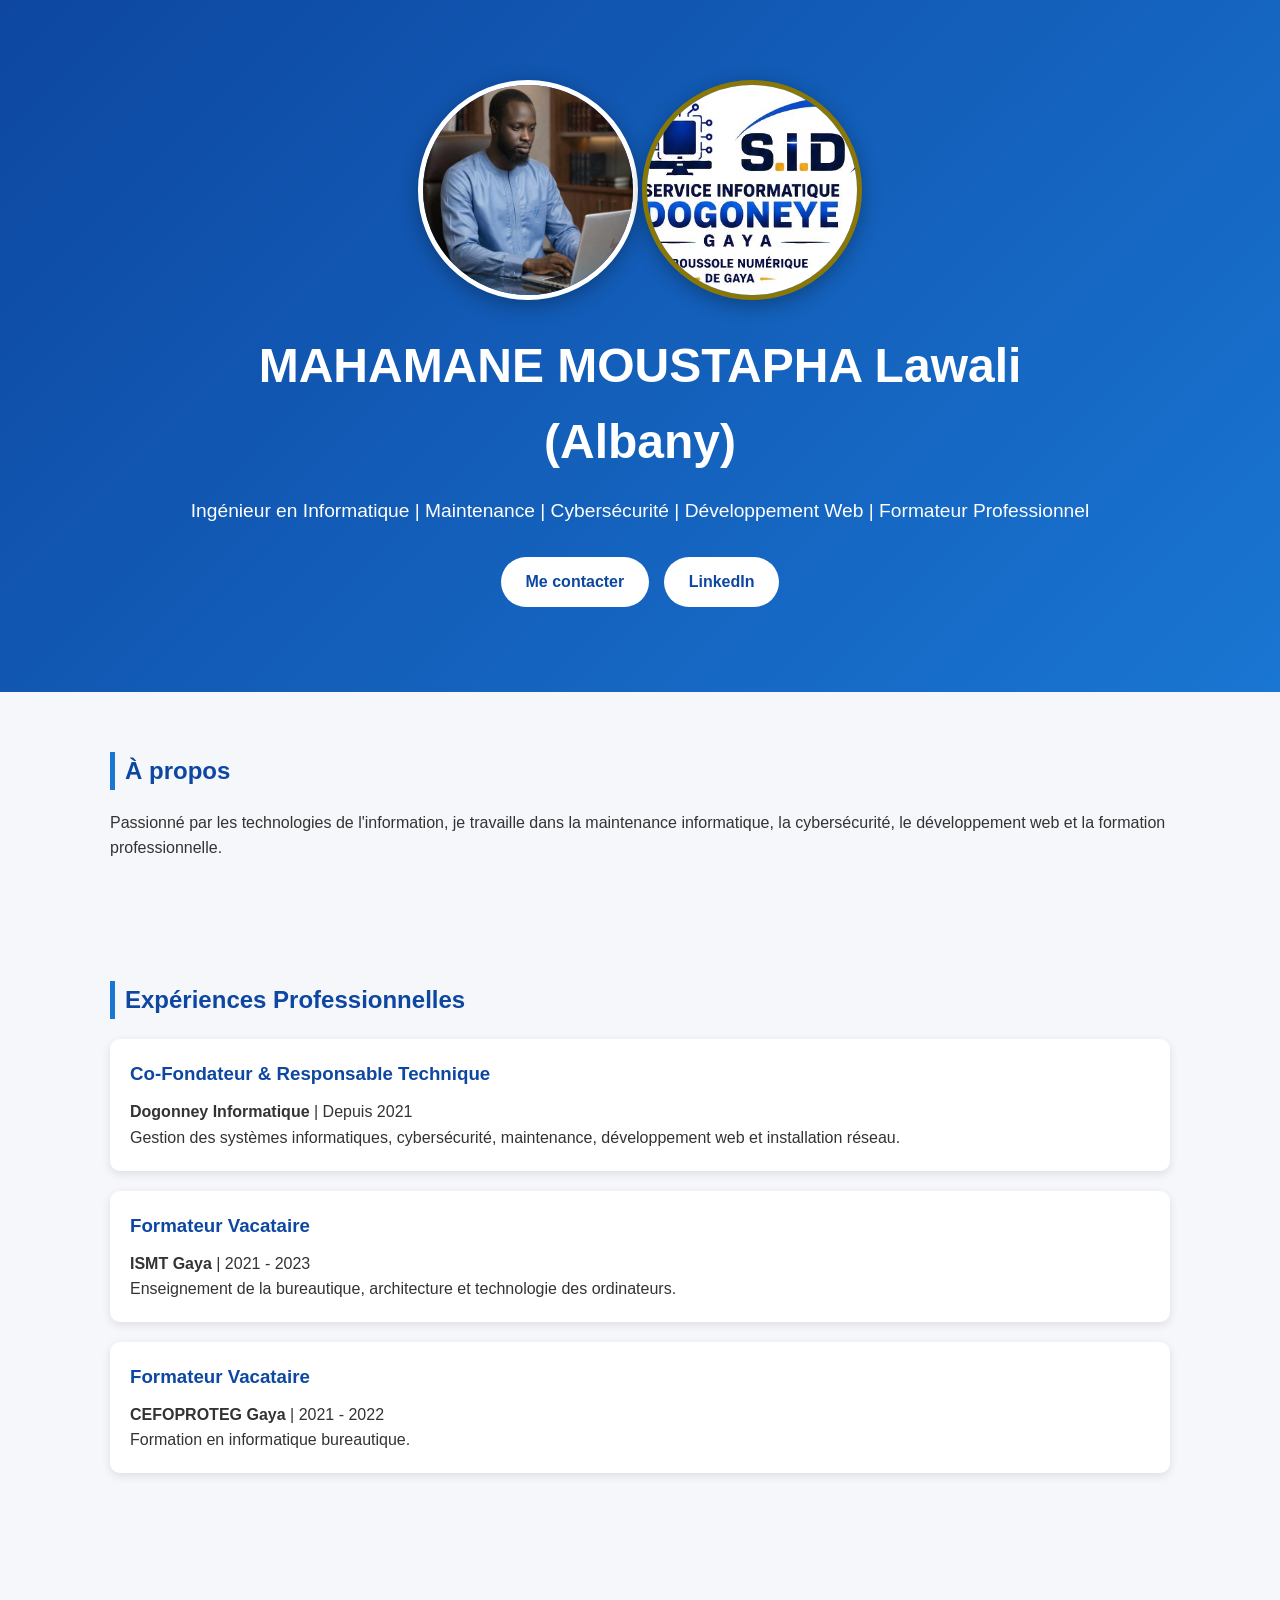
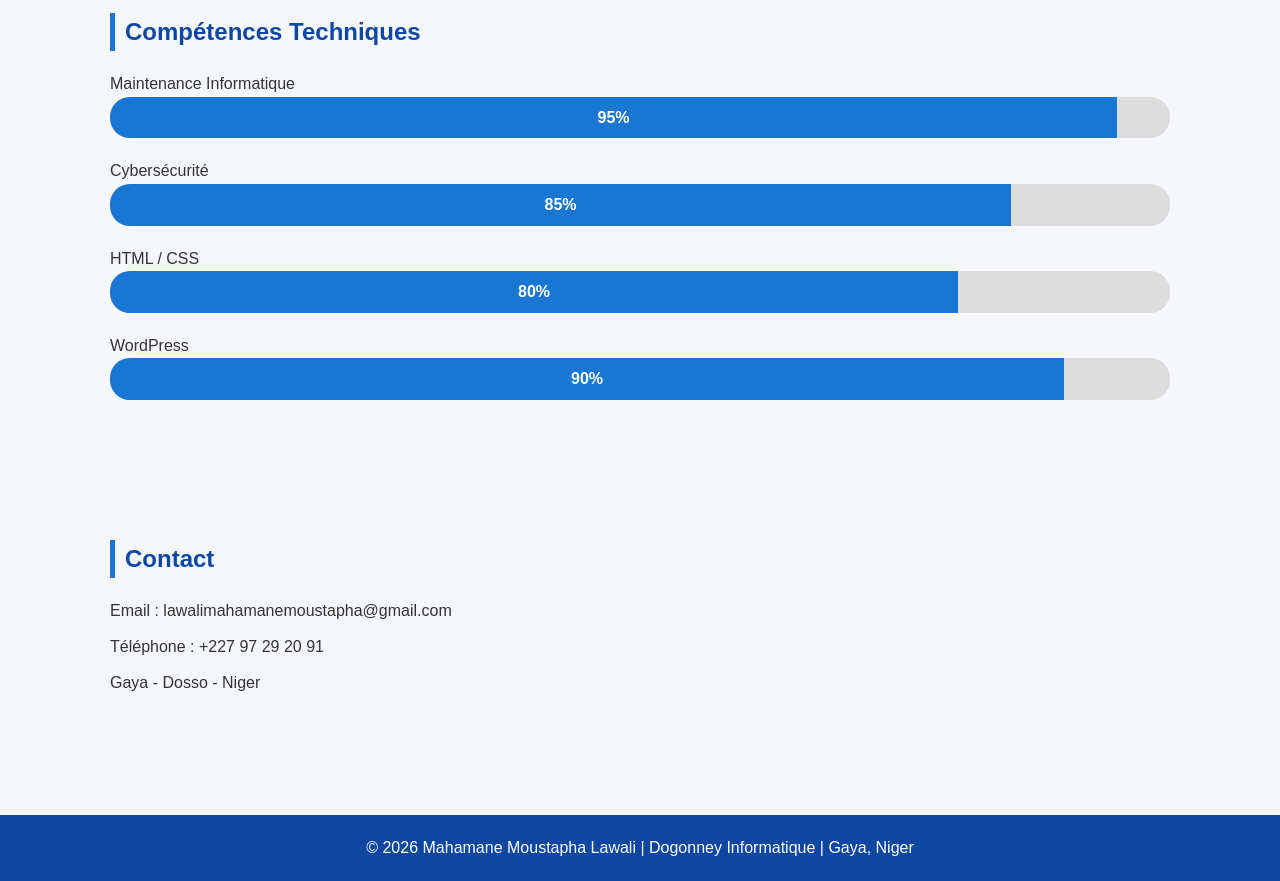
==== index.html @ 82a180df "publication portfolio complet" ====
<!DOCTYPE html>
<html lang="fr">
<head>
    <meta charset="UTF-8">
    <meta name="viewport" content="width=device-width, initial-scale=1.0">
    <title>Mahamane Moustapha Lawali | Portfolio</title>

    <link rel="stylesheet" href="assets/css/style.css">
</head>

<body>

    <header>

    
        <img src="assets/images/profile.jpg" alt="Mahamane Moustapha Lawali" class="profile">

        <img src="assets/images/logo.png" alt="Logo SID" class="logo">


    <h1>MAHAMANE MOUSTAPHA Lawali </br>(Albany)</h1>

    <p>
        Ingénieur en Informatique | Maintenance | Cybersécurité |
        Développement Web | Formateur Professionnel
    </p>

    <div class="buttons">

        <a href="#contact" class="btn">
            Me contacter
        </a>

        <a href="https://www.linkedin.com/in/lawali-mahamane-moustapha-724226331"
           target="_blank"
           class="btn">
            LinkedIn
        </a>

    </div>

</header>

    <section id="apropos">
        <h2>À propos</h2>

        <p>
            Passionné par les technologies de l'information, je travaille dans
            la maintenance informatique, la cybersécurité, le développement web
            et la formation professionnelle.
        </p>
    </section>

       <section id="experience">

    <h2>Expériences Professionnelles</h2>

    <div class="card">
        <h3>Co-Fondateur & Responsable Technique</h3>
        <p><strong>Dogonney Informatique</strong> | Depuis 2021</p>
        <p>
            Gestion des systèmes informatiques, cybersécurité,
            maintenance, développement web et installation réseau.
        </p>
    </div>

    <div class="card">
        <h3>Formateur Vacataire</h3>
        <p><strong>ISMT Gaya</strong> | 2021 - 2023</p>
        <p>
            Enseignement de la bureautique, architecture
            et technologie des ordinateurs.
        </p>
    </div>

    <div class="card">
        <h3>Formateur Vacataire</h3>
        <p><strong>CEFOPROTEG Gaya</strong> | 2021 - 2022</p>
        <p>
            Formation en informatique bureautique.
        </p>
    </div>

</section>

<section id="skills">

    <h2>Compétences Techniques</h2>

    <div class="skill">
        <p>Maintenance Informatique</p>
        <div class="progress">
            <div class="progress-bar" style="width:95%">95%</div>
        </div>
    </div>

    <div class="skill">
        <p>Cybersécurité</p>
        <div class="progress">
            <div class="progress-bar" style="width:85%">85%</div>
        </div>
    </div>

    <div class="skill">
        <p>HTML / CSS</p>
        <div class="progress">
            <div class="progress-bar" style="width:80%">80%</div>
        </div>
    </div>

    <div class="skill">
        <p>WordPress</p>
        <div class="progress">
            <div class="progress-bar" style="width:90%">90%</div>
        </div>
    </div>

</section>

    <section id="contact">
        <h2>Contact</h2>

        <p>Email : lawalimahamanemoustapha@gmail.com</p>

        <p>Téléphone : +227 97 29 20 91</p>

        <p>Gaya - Dosso - Niger</p>
    </section>

    <script src="assets/js/script.js"></script>
<footer>

    <p>
        © 2026 Mahamane Moustapha Lawali |
        Dogonney Informatique |
        Gaya, Niger
    </p>

</footer>

</body>
</html>
---- assets/css/style.css ----
/* Réinitialisation */

*{
    margin:0;
    padding:0;
    box-sizing:border-box;
    font-family:Arial, sans-serif;
}

body{
    background:#f5f7fa;
    color:#333;
    line-height:1.6;
}

/* Header */

header{
    background:linear-gradient(135deg,#0d47a1,#1976d2);
    color:white;
    text-align:center;
    padding:80px 20px;
}

header h1{
    font-size:3rem;
    margin-bottom:15px;
}

header p{
    font-size:1.2rem;
}

/* Sections */

section{
    max-width:1100px;
    margin:auto;
    padding:60px 20px;
}

h2{
    color:#0d47a1;
    margin-bottom:20px;
    border-left:5px solid #1976d2;
    padding-left:10px;
}

/* Compétences */

ul{
    list-style:none;
}

ul li{
    background:white;
    margin:10px 0;
    padding:15px;
    border-radius:8px;
    box-shadow:0 2px 10px rgba(0,0,0,0.1);
}

/* Contact */

#contact p{
    margin-bottom:10px;
}

/* Responsive */

@media(max-width:768px){

    header h1{
        font-size:2rem;
    }

    header p{
        font-size:1rem;
    }

}

.profile{
    width:220px;
    height:220px;
    object-fit:cover;
    border-radius:50%;
    border:5px solid white;
    margin-bottom:20px;
    box-shadow:0 5px 20px rgba(0,0,0,0.3);
}
.logo{
   width:220px;
    height:220px;
    object-fit:cover;
    border-radius:50%;
    border:5px solid rgb(139, 119, 4);
    margin-bottom:20px;
    box-shadow:0 5px 20px rgba(0,0,0,0.3);
}

.buttons{
    margin-top:25px;
}

.btn{
    display:inline-block;
    padding:12px 25px;
    background:white;
    color:#0d47a1;
    text-decoration:none;
    border-radius:30px;
    font-weight:bold;
    margin:5px;
    transition:0.3s;
}

.btn:hover{
    transform:translateY(-3px);
}

.card{
    background:white;
    padding:20px;
    margin:20px 0;
    border-radius:10px;
    box-shadow:0 3px 10px rgba(0,0,0,0.1);
}

.card h3{
    color:#0d47a1;
    margin-bottom:10px;
}

.skill{
    margin-bottom:20px;
}

.progress{
    width:100%;
    background:#ddd;
    border-radius:20px;
    overflow:hidden;
}

.progress-bar{
    background:#1976d2;
    color:white;
    text-align:center;
    padding:8px;
    font-weight:bold;
}

footer{
    background:#0d47a1;
    color:white;
    text-align:center;
    padding:20px;
    margin-top:50px;
}
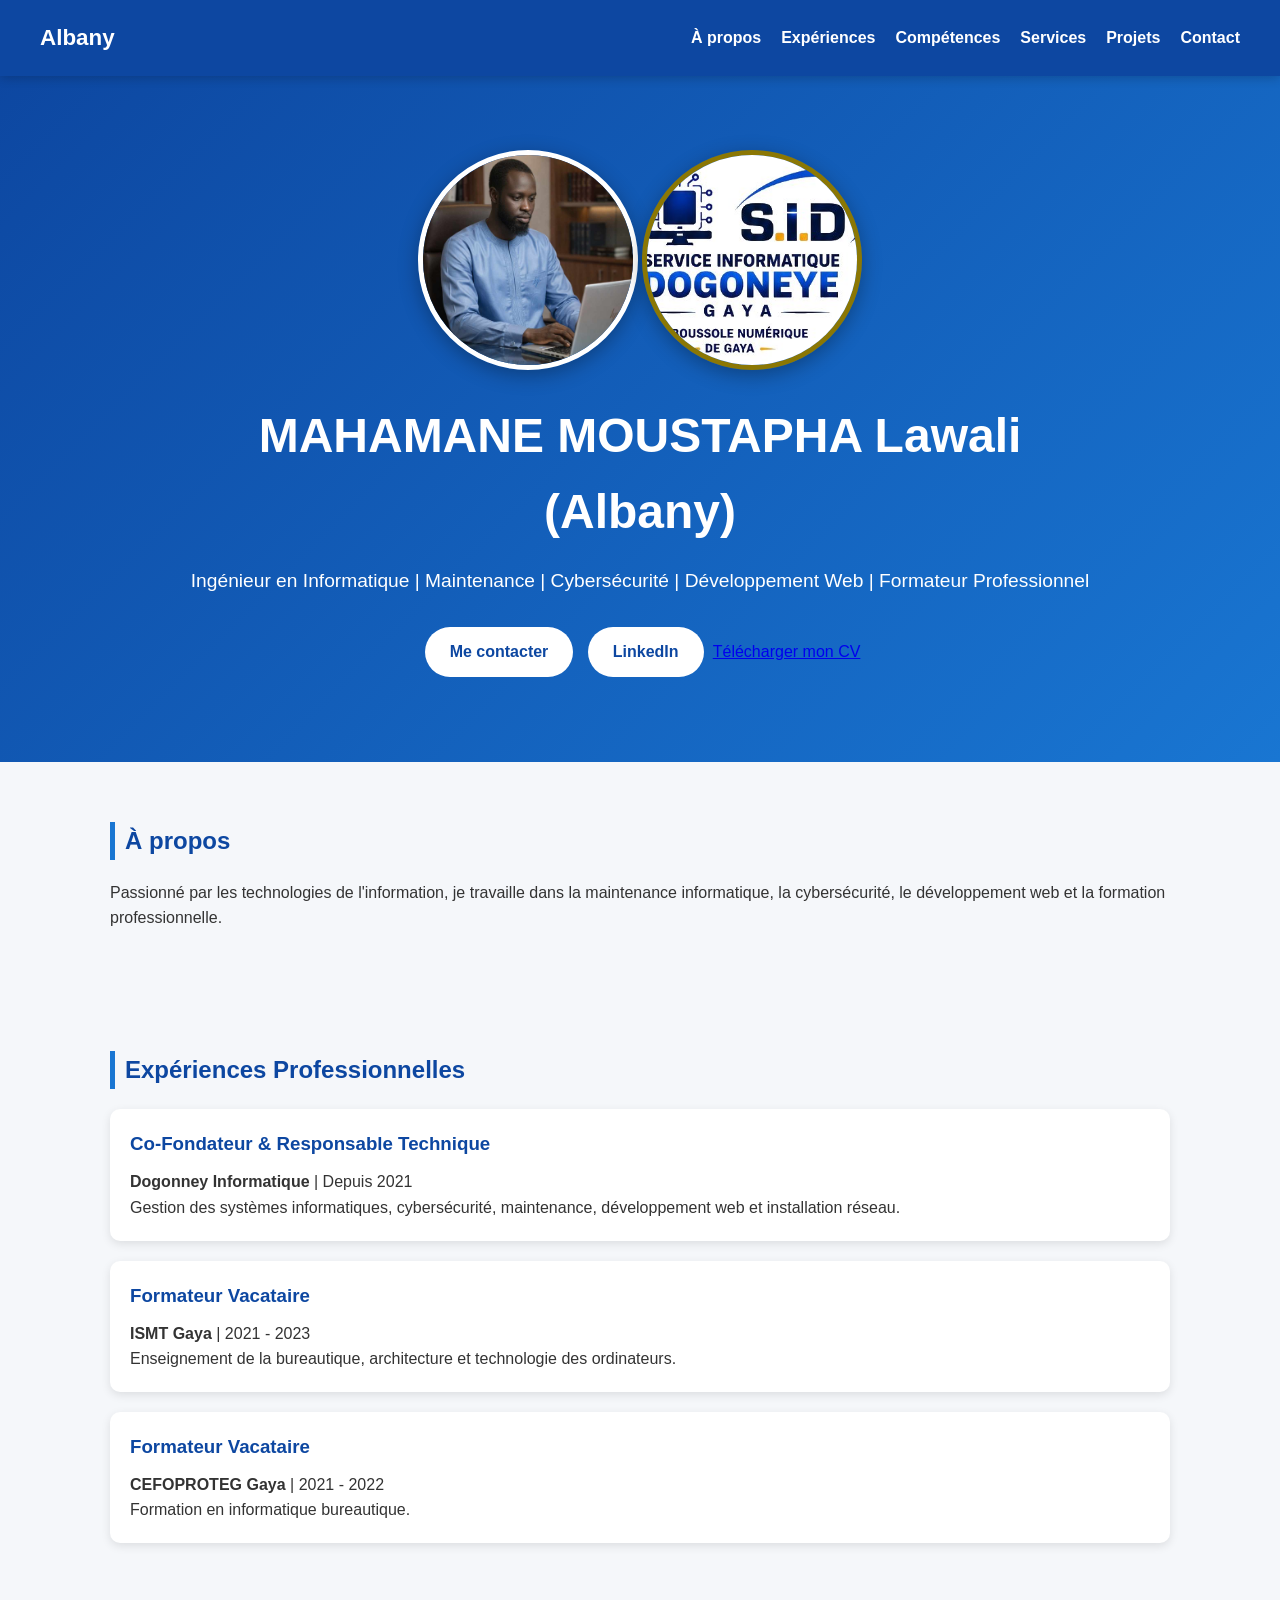
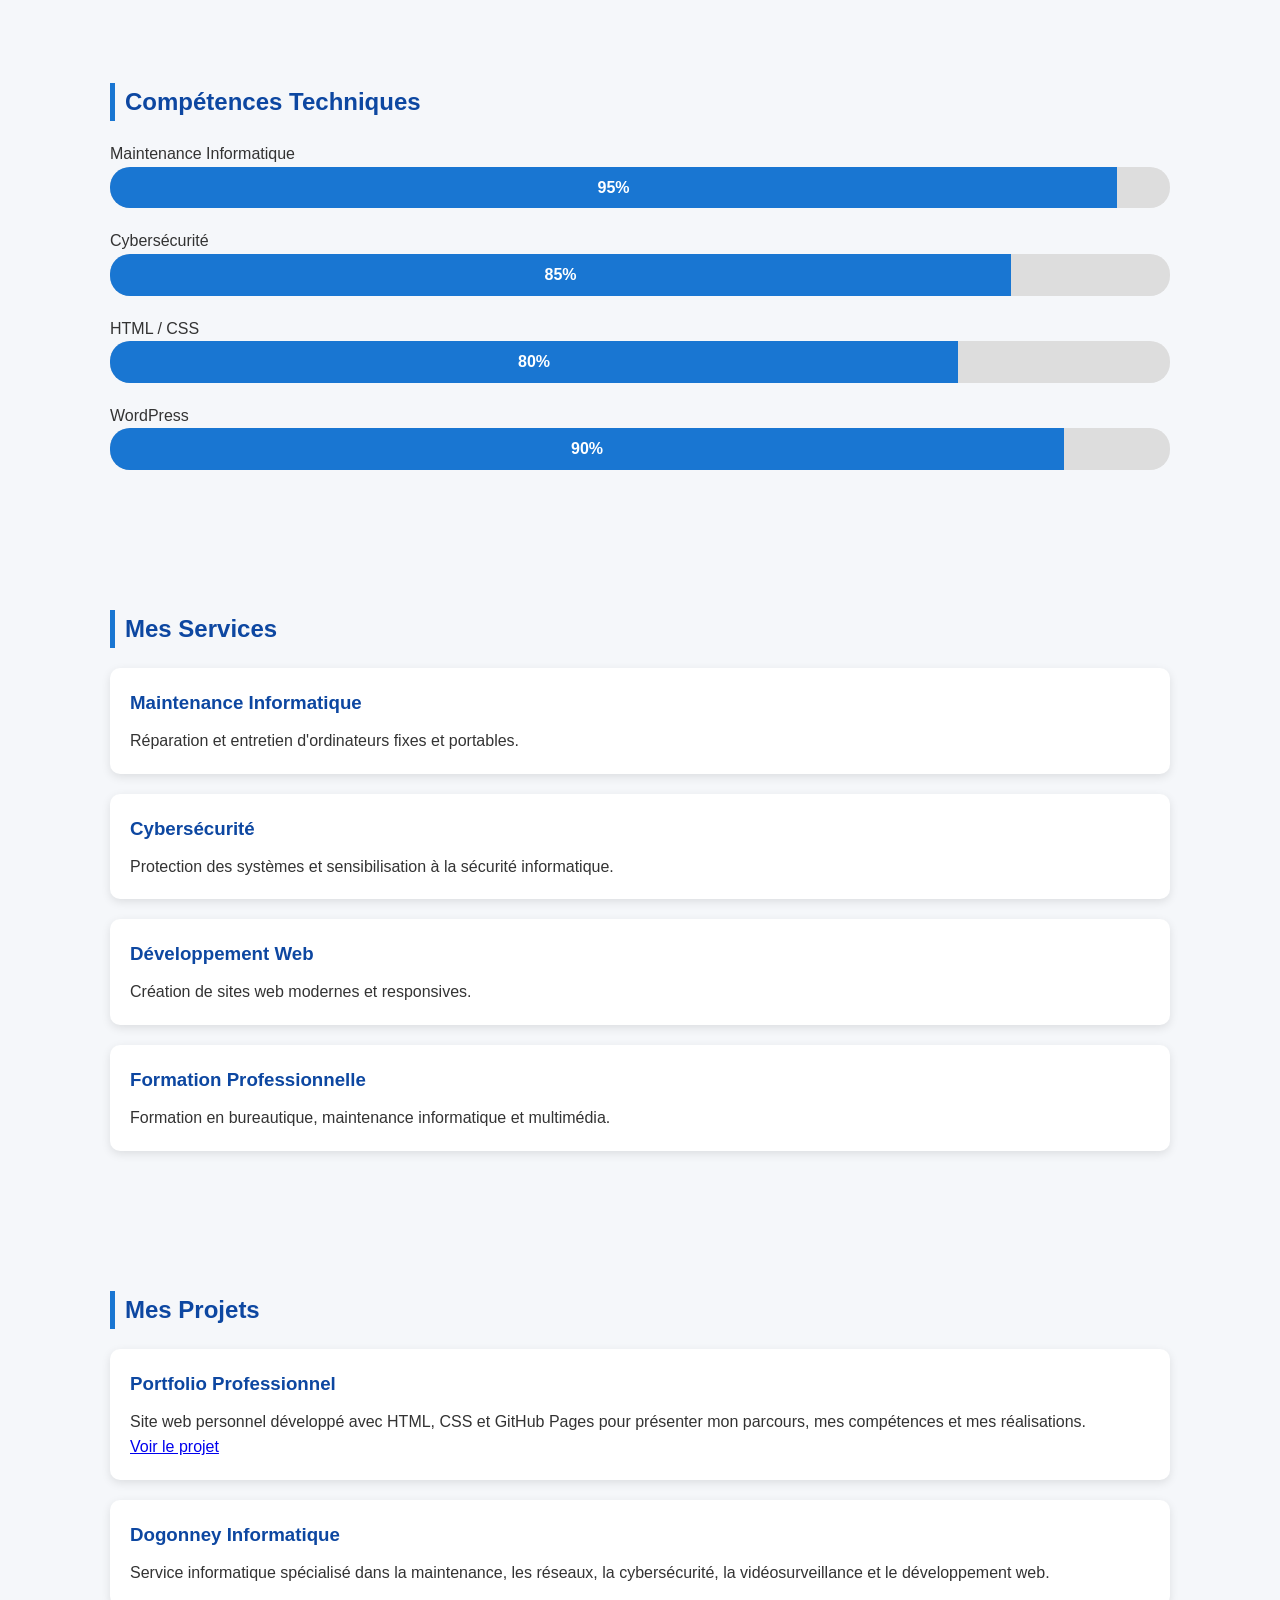
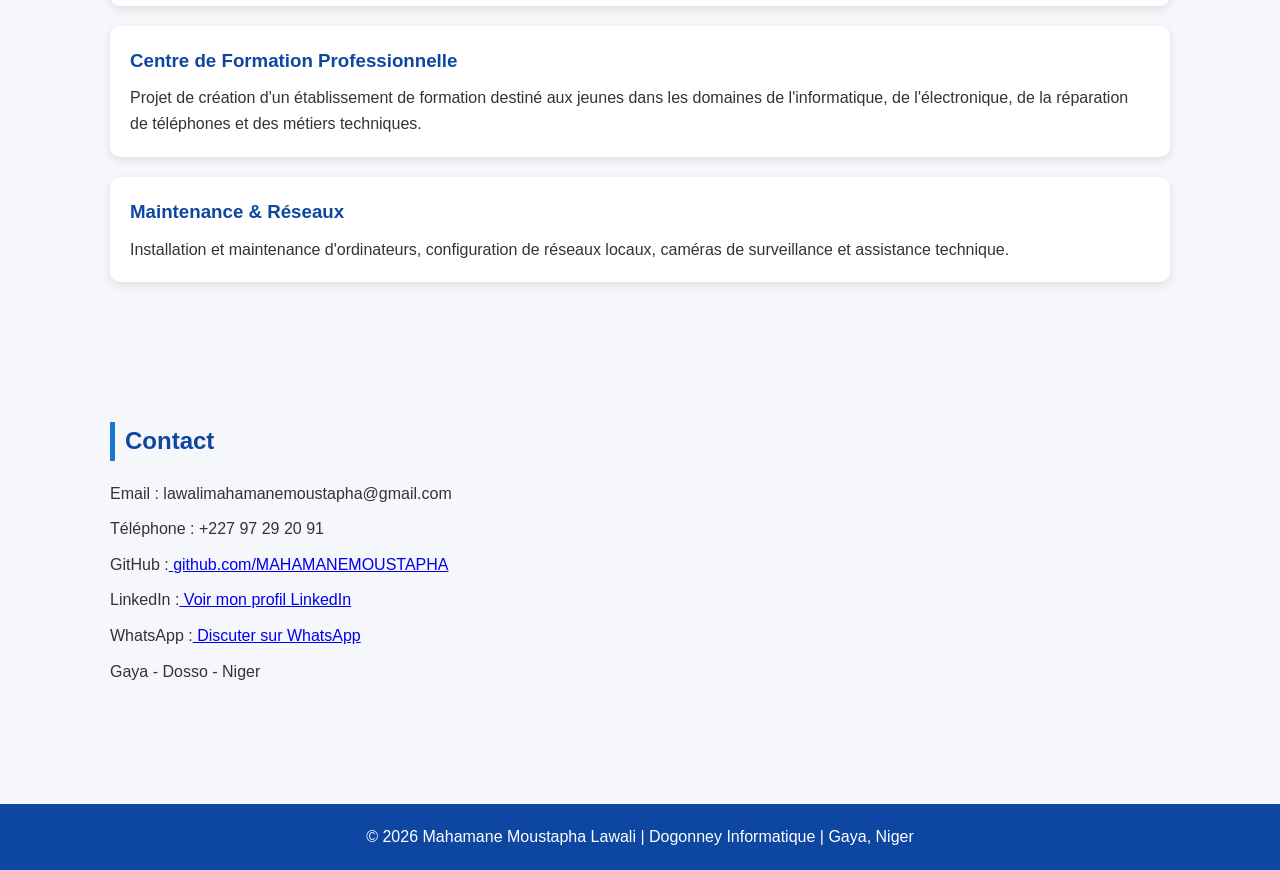
==== commit b5870564: "Ajout services, CV et WhatsApp" ====
--- a/index.html
+++ b/index.html
@@ -9,6 +9,29 @@
 </head>
 
 <body>
+    <nav>
+
+    <div class="nav-logo">
+        Albany
+    </div>
+
+    <ul>
+
+        <li><a href="#about">À propos</a></li>
+
+        <li><a href="#experience">Expériences</a></li>
+
+        <li><a href="#skills">Compétences</a></li>
+
+        <li><a href="#services">Services</a></li>
+
+        <li><a href="#projets">Projets</a></li>
+
+        <li><a href="#contact">Contact</a></li>
+
+    </ul>
+
+    </nav>
 
     <header>
 
@@ -37,11 +60,15 @@
             LinkedIn
         </a>
 
+        <a href="assets/CV/CV_Mahamane_Moustapha_Lawali.pdf"
+           downloadclass="btn">
+            Télécharger mon CV
+        </a>
     </div>
 
 </header>
 
-    <section id="apropos">
+    <section id="about">
         <h2>À propos</h2>
 
         <p>
@@ -80,6 +107,7 @@
             Formation en informatique bureautique.
         </p>
     </div>
+    
 
 </section>
 
@@ -113,6 +141,89 @@
         <div class="progress">
             <div class="progress-bar" style="width:90%">90%</div>
         </div>
+    </div>
+
+</section>
+
+    <script src="assets/js/script.js"></script>
+
+    <section id="services">
+
+    <h2>Mes Services</h2>
+
+    <div class="card">
+        <h3>Maintenance Informatique</h3>
+        <p>
+            Réparation et entretien d'ordinateurs fixes et portables.
+        </p>
+    </div>
+
+    <div class="card">
+        <h3>Cybersécurité</h3>
+        <p>
+            Protection des systèmes et sensibilisation à la sécurité informatique.
+        </p>
+    </div>
+
+    <div class="card">
+        <h3>Développement Web</h3>
+        <p>
+            Création de sites web modernes et responsives.
+        </p>
+    </div>
+
+    <div class="card">
+        <h3>Formation Professionnelle</h3>
+        <p>
+            Formation en bureautique, maintenance informatique et multimédia.
+        </p>
+    </div>
+
+</section>
+
+    <section id="projets">
+
+    <h2>Mes Projets</h2>
+
+    <div class="card">
+        <h3>Portfolio Professionnel</h3>
+        <p>
+            Site web personnel développé avec HTML, CSS et GitHub Pages
+            pour présenter mon parcours, mes compétences et mes réalisations.
+        </p>
+    
+    <a href="https://mahamanemoustapha.github.io/portfolio-lawali/" target="_blank">
+        Voir le projet
+    </a>
+
+    </div>
+
+    <div class="card">
+        <h3>Dogonney Informatique</h3>
+        <p>
+            Service informatique spécialisé dans la maintenance,
+            les réseaux, la cybersécurité, la vidéosurveillance
+            et le développement web.
+        </p>
+    </div>
+
+    <div class="card">
+        <h3>Centre de Formation Professionnelle</h3>
+        <p>
+            Projet de création d'un établissement de formation
+            destiné aux jeunes dans les domaines de l'informatique,
+            de l'électronique, de la réparation de téléphones
+            et des métiers techniques.
+        </p>
+    </div>
+
+    <div class="card">
+        <h3>Maintenance & Réseaux</h3>
+        <p>
+            Installation et maintenance d'ordinateurs,
+            configuration de réseaux locaux,
+            caméras de surveillance et assistance technique.
+        </p>
     </div>
 
 </section>
@@ -124,10 +235,26 @@
 
         <p>Téléphone : +227 97 29 20 91</p>
 
+<p>GitHub :<a href="https://github.com/MAHAMANEMOUSTAPHA" target="_blank">
+    github.com/MAHAMANEMOUSTAPHA
+        </a>
+</p>
+
+<p>
+LinkedIn :<a href="https://www.linkedin.com/in/lawali-mahamane-moustapha-724226331" target="_blank">
+Voir mon profil LinkedIn
+</a>
+</p>
+
+<p>
+WhatsApp :<a href="https://wa.me/22797292091" target="_blank">
+Discuter sur WhatsApp
+</a>
+</p>
+
         <p>Gaya - Dosso - Niger</p>
     </section>
 
-    <script src="assets/js/script.js"></script>
 <footer>
 
     <p>
--- a/assets/css/style.css
+++ b/assets/css/style.css
@@ -1,5 +1,7 @@
+html{
+    scroll-behavior: smooth;   
+}
 /* Réinitialisation */
-
 *{
     margin:0;
     padding:0;
@@ -159,3 +161,77 @@
     margin-top:50px;
 }
 
+#projets .card{
+    transition:0.3s;
+    cursor:pointer;
+}
+
+#projets .card:hover{
+    transform:translateY(-10px);
+}
+
+/* Navigation */
+
+nav{
+    position:fixed;
+    top:0;
+    left:0;
+    width:100%;
+    background:#0d47a1;
+    display:flex;
+    justify-content:space-between;
+    align-items:center;
+    padding:15px 40px;
+    z-index:1000;
+    box-shadow:0 2px 10px rgba(0,0,0,0.2);
+}
+
+.nav-logo{
+    color:white;
+    font-size:1.4rem;
+    font-weight:bold;
+}
+
+nav ul{
+    display:flex;
+    list-style:none;
+}
+
+nav ul li{
+    margin-left:20px;
+    background:none;
+    box-shadow:none;
+    padding:0;
+}
+
+nav ul li a{
+    color:white;
+    text-decoration:none;
+    font-weight:bold;
+}
+
+nav ul li a:hover{
+    color:#ffd700;
+}
+
+/* Évite que le menu cache le contenu */
+
+header{
+    margin-top:70px;
+}
+
+@media(max-width:768px){
+
+    nav{
+        flex-direction:column;
+        text-align:center;
+    }
+
+    nav ul{
+        margin-top:10px;
+        flex-wrap:wrap;
+        justify-content:center;
+    }
+
+}
+
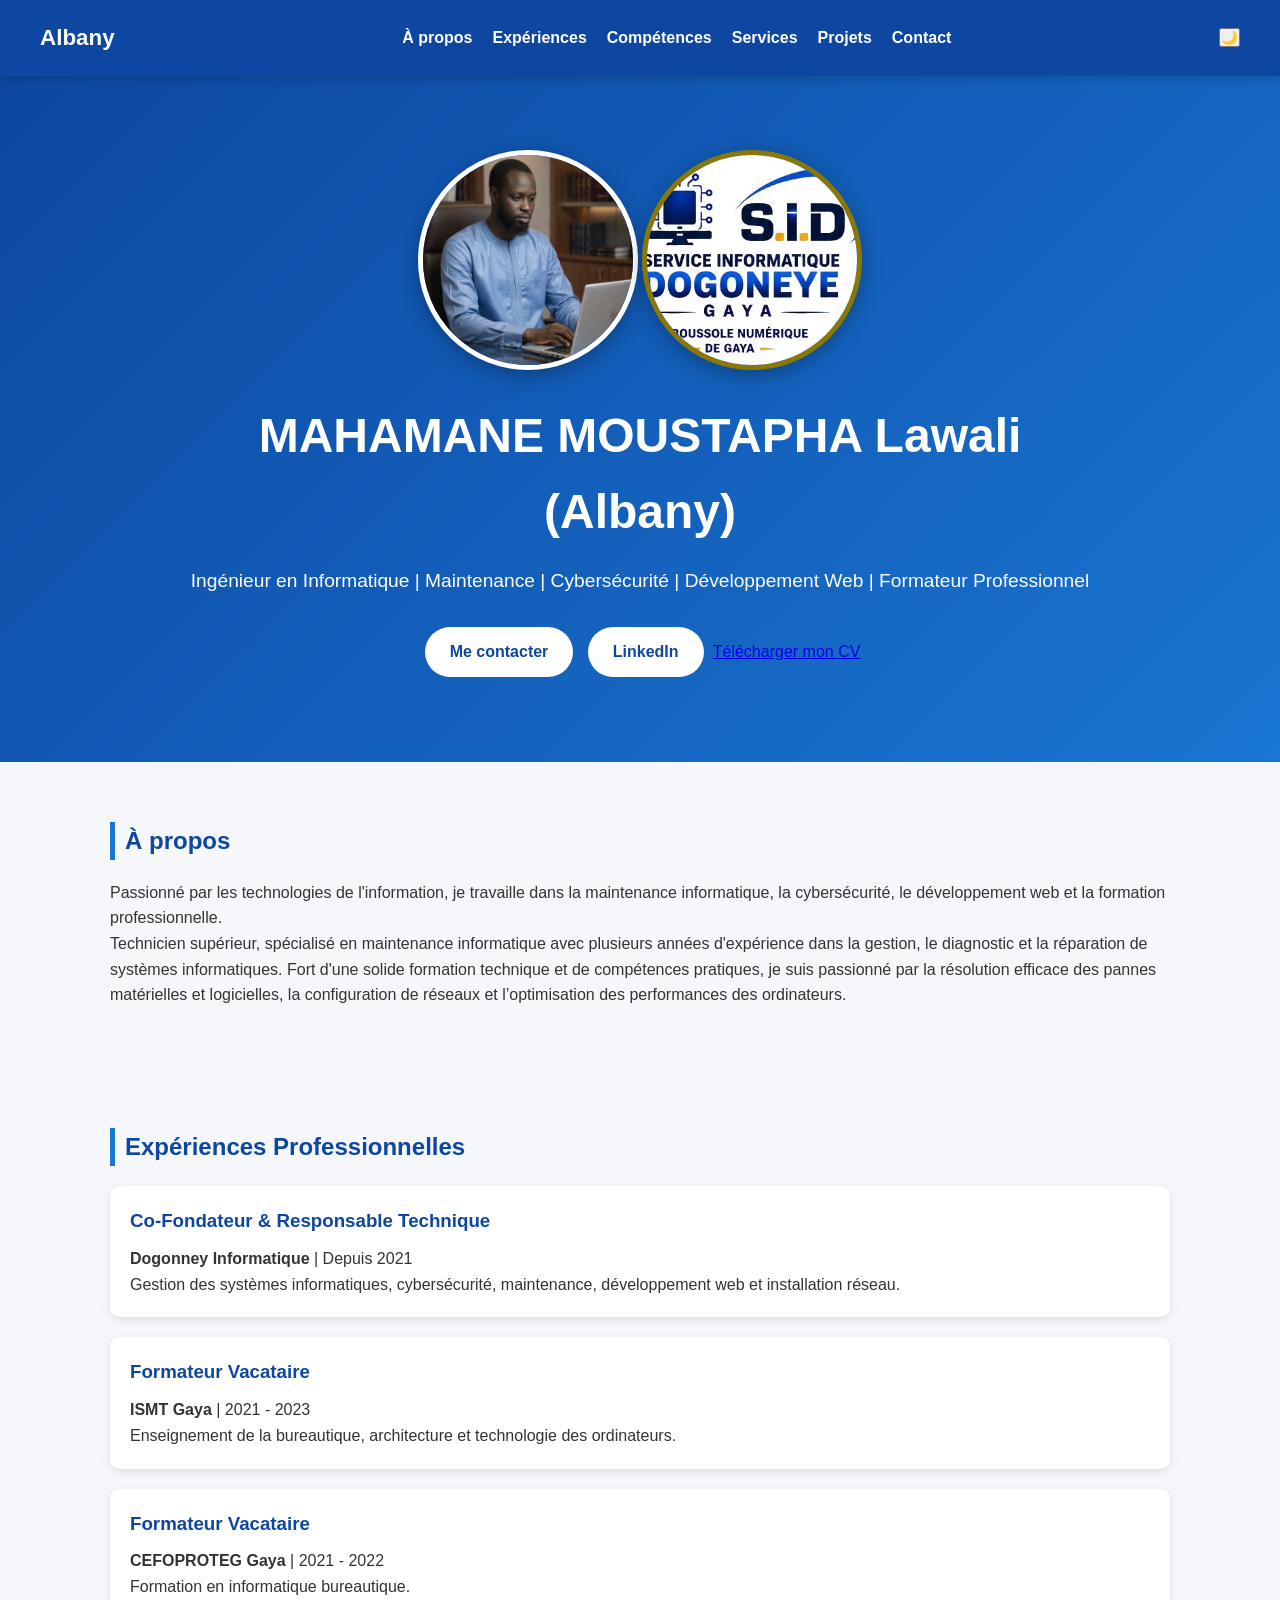
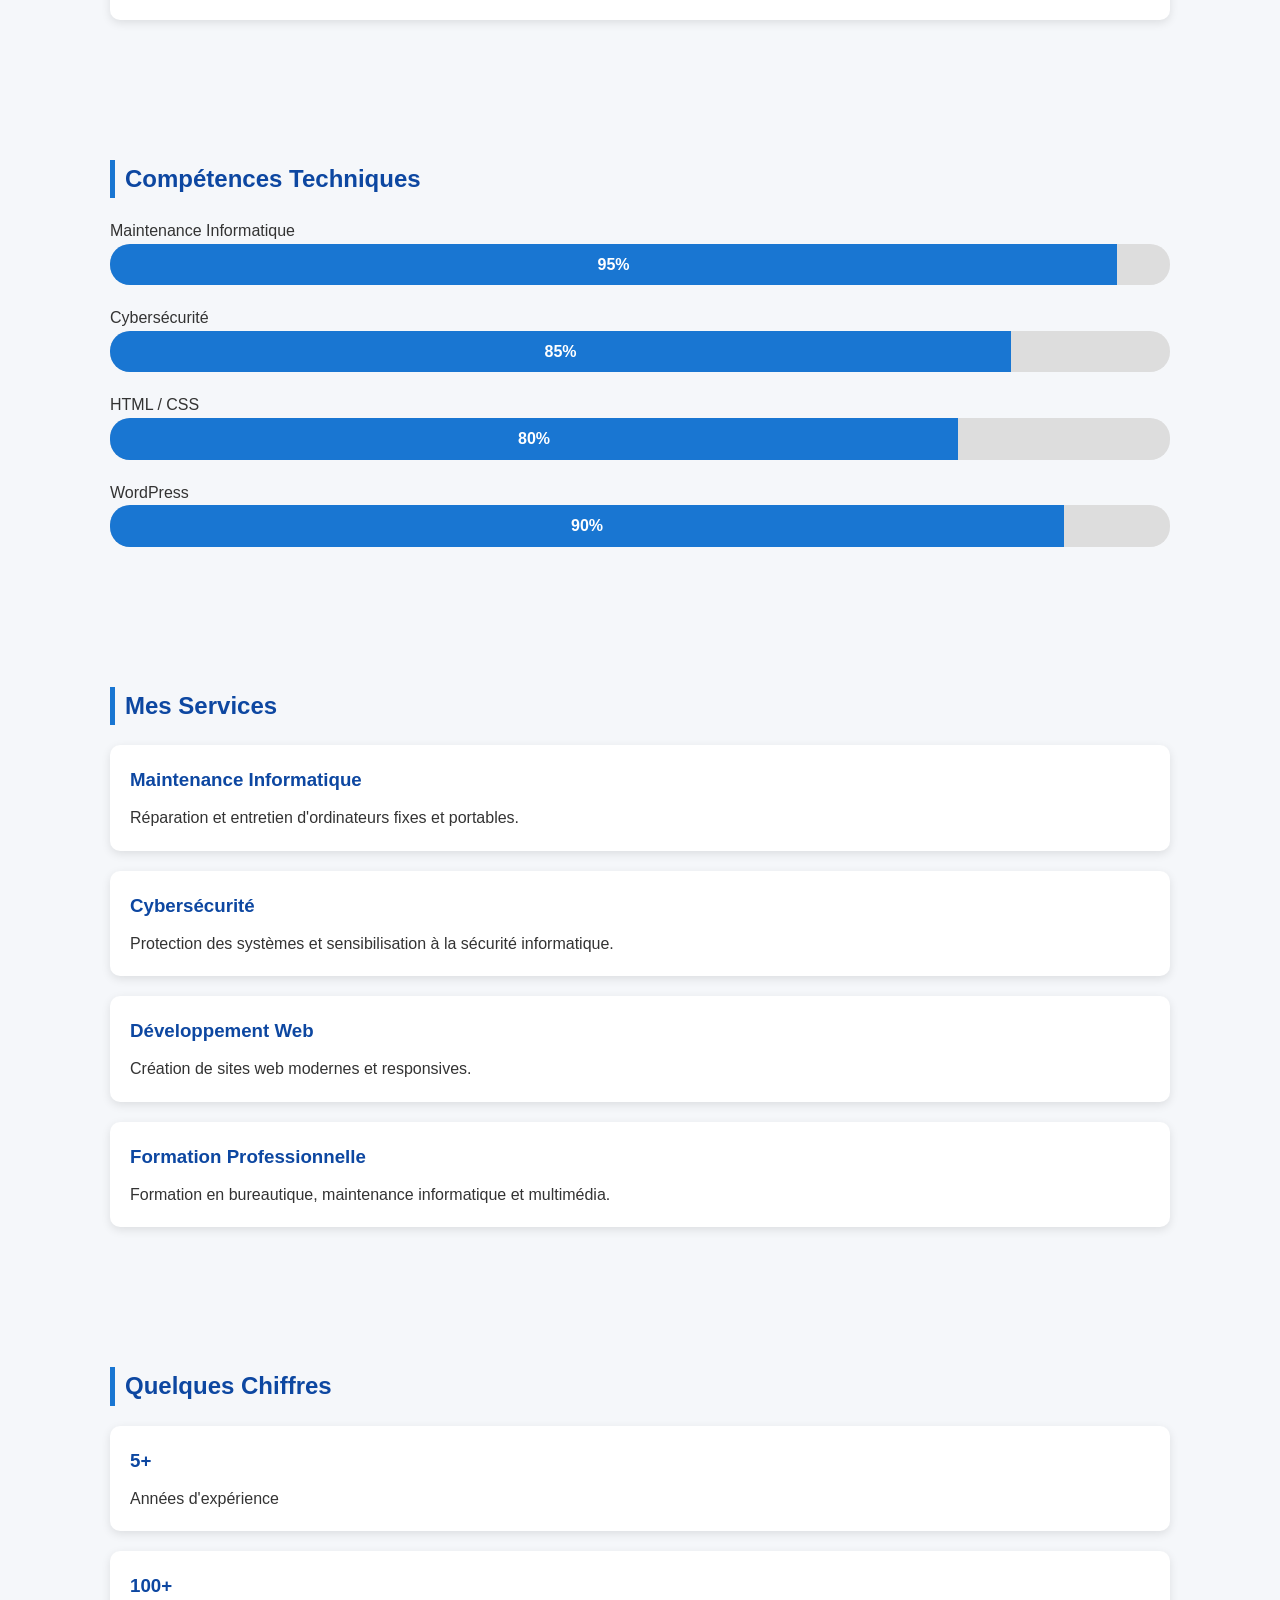
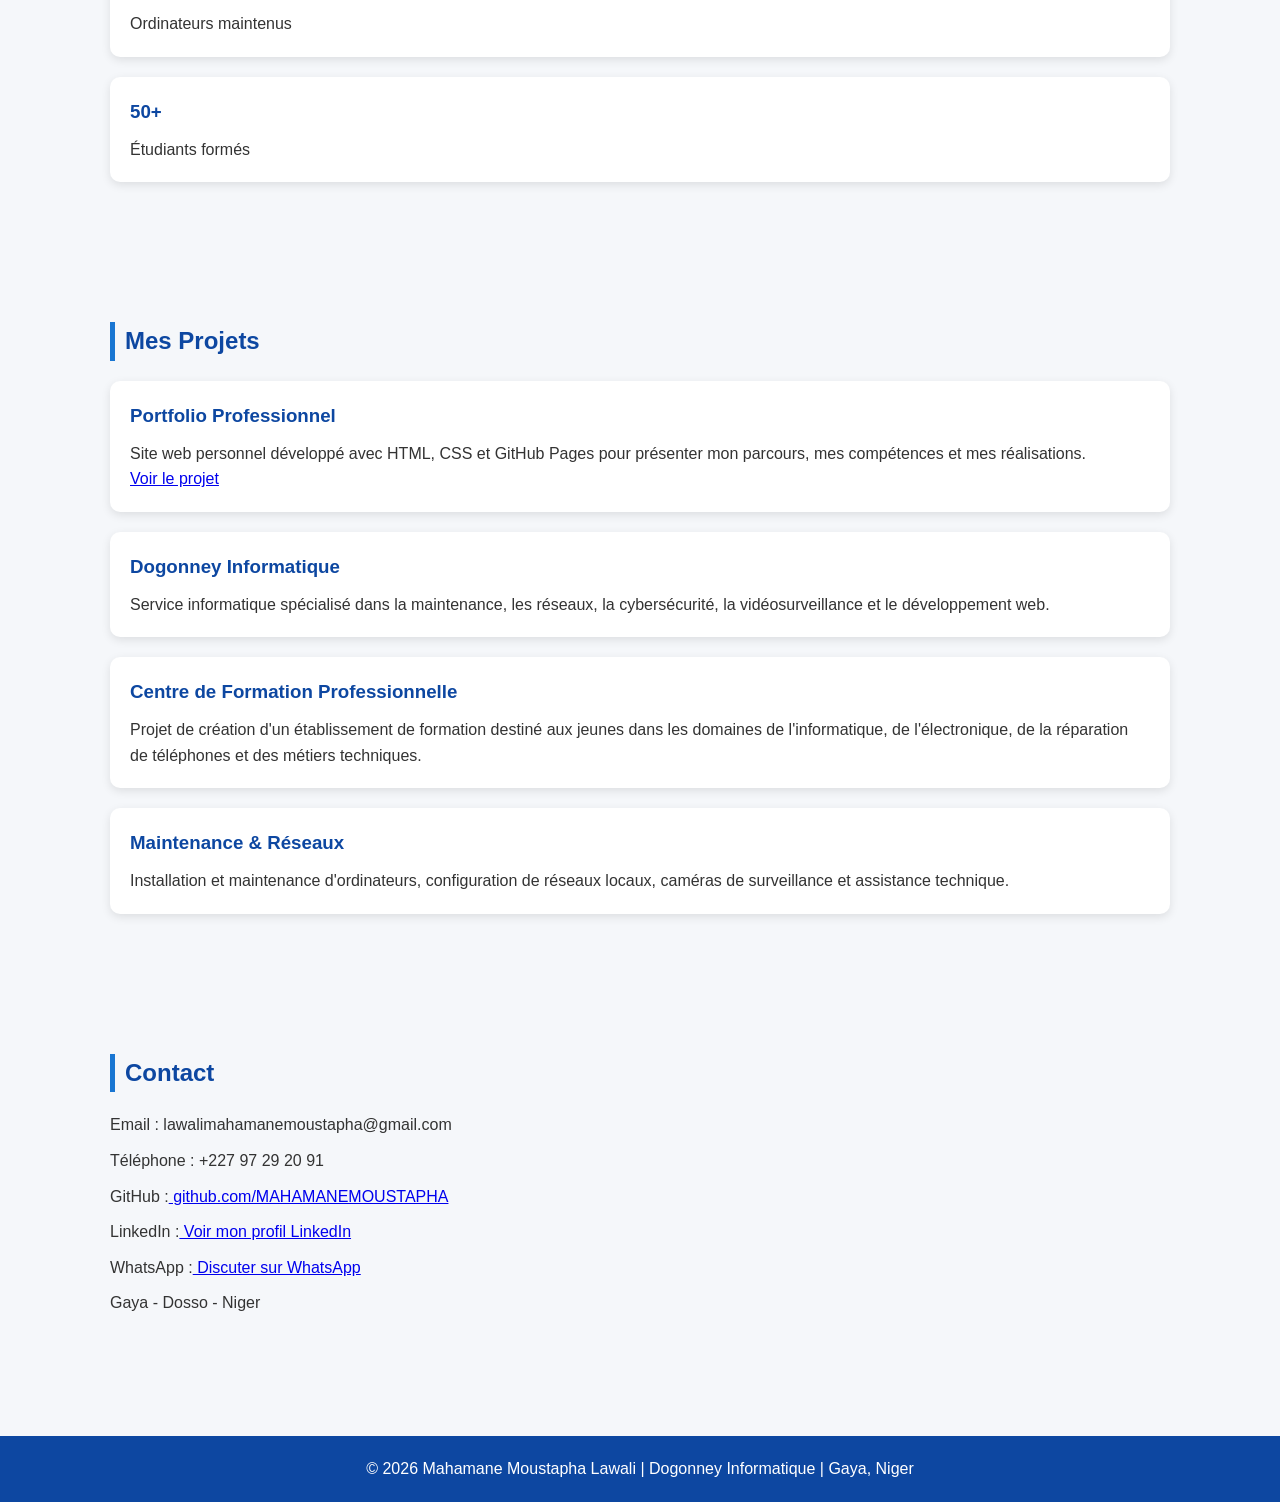
==== commit 71992ba1: "Version premium du portfolio" ====
--- a/index.html
+++ b/index.html
@@ -10,8 +10,7 @@
 
 <body>
     <nav>
-
-    <div class="nav-logo">
+        <div class="nav-logo">
         Albany
     </div>
 
@@ -30,7 +29,7 @@
         <li><a href="#contact">Contact</a></li>
 
     </ul>
-
+        <button id="theme-toggle">🌙</button>
     </nav>
 
     <header>
@@ -76,6 +75,12 @@
             la maintenance informatique, la cybersécurité, le développement web
             et la formation professionnelle.
         </p>
+        <p>
+Technicien supérieur, spécialisé en maintenance informatique avec plusieurs années d'expérience
+dans la gestion, le diagnostic et la réparation de systèmes informatiques. Fort d'une solide formation
+technique et de compétences pratiques, je suis passionné par la résolution efficace des pannes
+matérielles et logicielles, la configuration de réseaux et l’optimisation des performances des ordinateurs.
+        </p>
     </section>
 
        <section id="experience">
@@ -108,7 +113,6 @@
         </p>
     </div>
     
-
 </section>
 
 <section id="skills">
@@ -145,7 +149,20 @@
 
 </section>
 
-    <script src="assets/js/script.js"></script>
+    <script src="assets/js/script.js">
+
+    const themeToggle = document.getElementById("theme-toggle");
+    themeToggle.addEventListener("click", () => {
+    document.body.classList.toggle("dark-mode");
+
+    if(document.body.classList.contains("dark-mode")){
+        themeToggle.innerHTML = "☀️";
+    }else{
+        themeToggle.innerHTML = "🌙";
+    }
+});
+
+    </script>
 
     <section id="services">
 
@@ -181,7 +198,28 @@
 
 </section>
 
-    <section id="projets">
+<section id="stats">
+
+    <h2>Quelques Chiffres</h2>
+
+    <div class="card">
+        <h3>5+</h3>
+        <p>Années d'expérience</p>
+    </div>
+
+    <div class="card">
+        <h3>100+</h3>
+        <p>Ordinateurs maintenus</p>
+    </div>
+
+    <div class="card">
+        <h3>50+</h3>
+        <p>Étudiants formés</p>
+    </div>
+
+</section>
+
+<section id="projets">
 
     <h2>Mes Projets</h2>
 
--- a/assets/css/style.css
+++ b/assets/css/style.css
@@ -235,3 +235,38 @@
 
 }
 
+.dark-mode{
+    background:#121212;
+    color:white;
+}
+
+.dark-mode section{
+    color:white;
+}
+
+.dark-mode .card{
+    background:#1e1e1e;
+    color:white;
+}
+
+.dark-mode h2{
+    color:#64b5f6;
+}
+
+.card{
+    animation:fadeIn 1s ease-in-out;
+}
+
+@keyframes fadeIn{
+    from{
+        opacity:0;
+        transform:translateY(20px);
+    }
+
+    to{
+        opacity:1;
+        transform:translateY(0);
+    }
+}
+
+
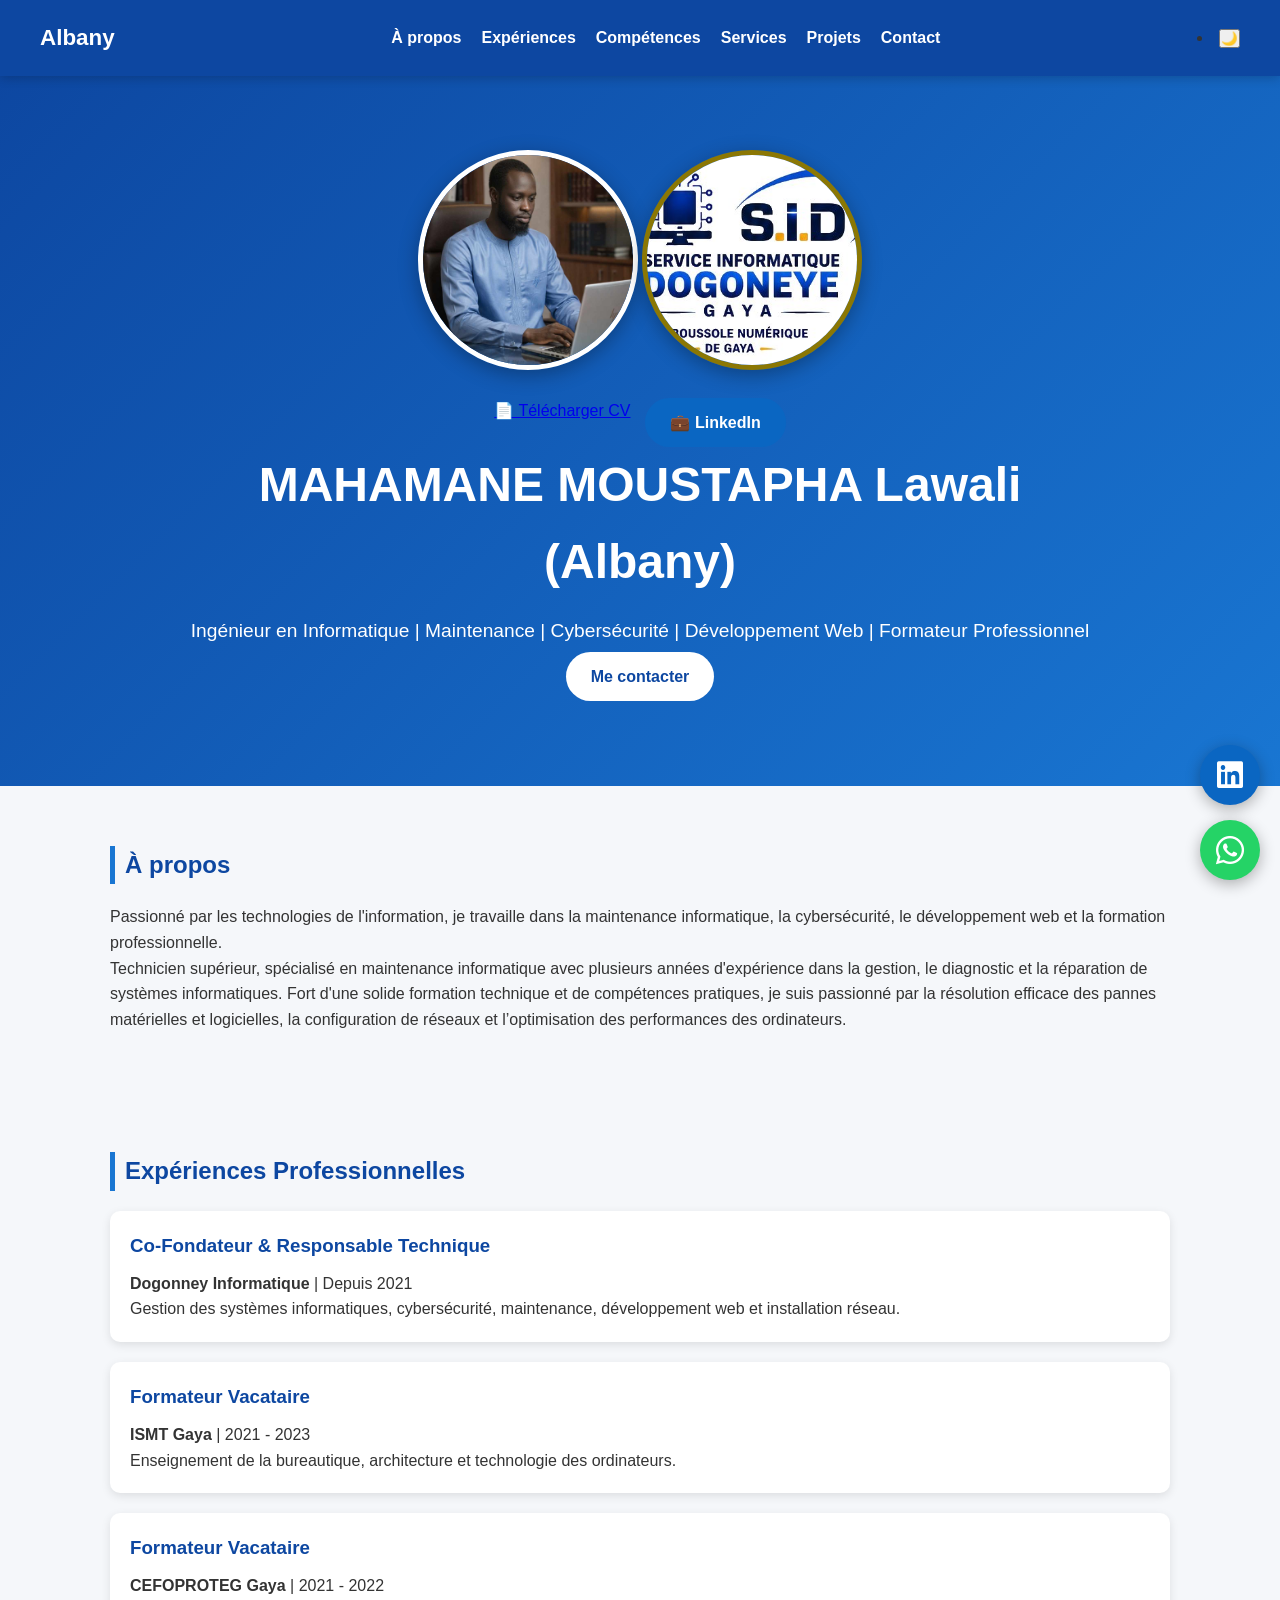
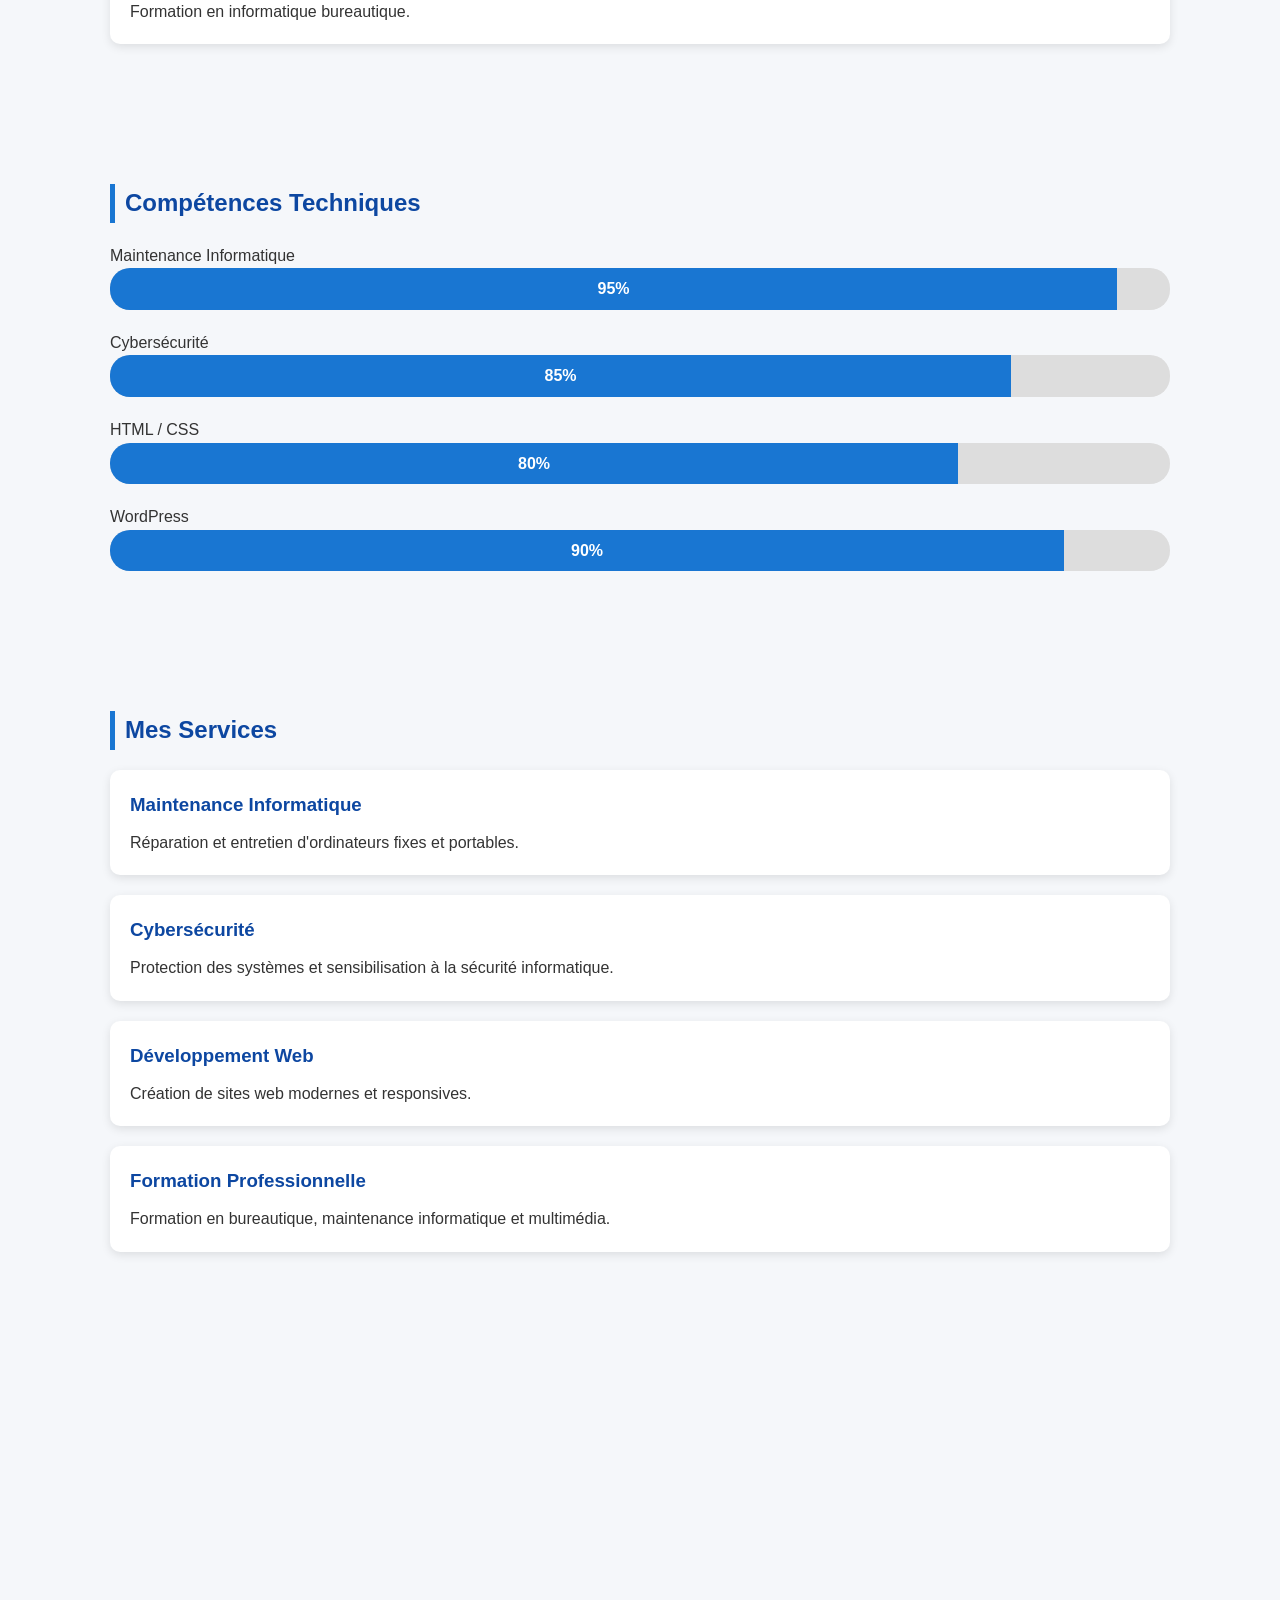
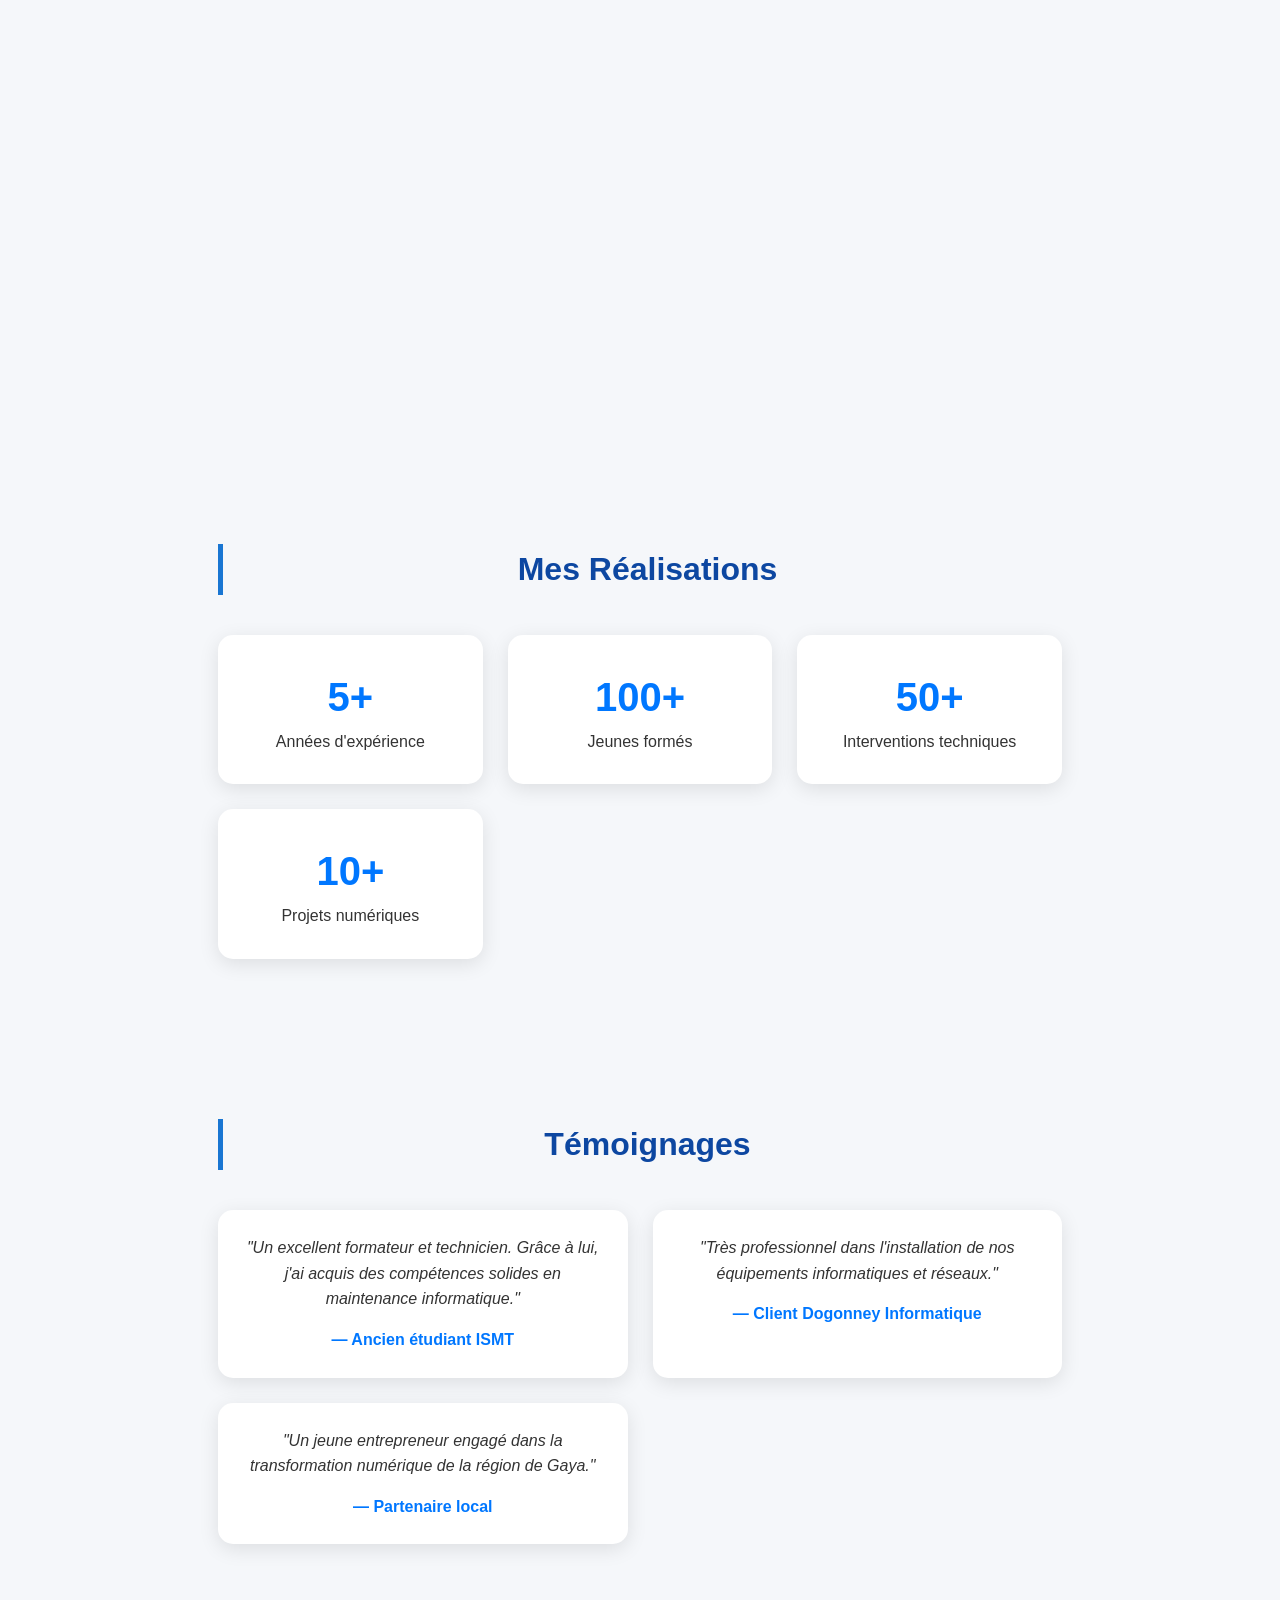
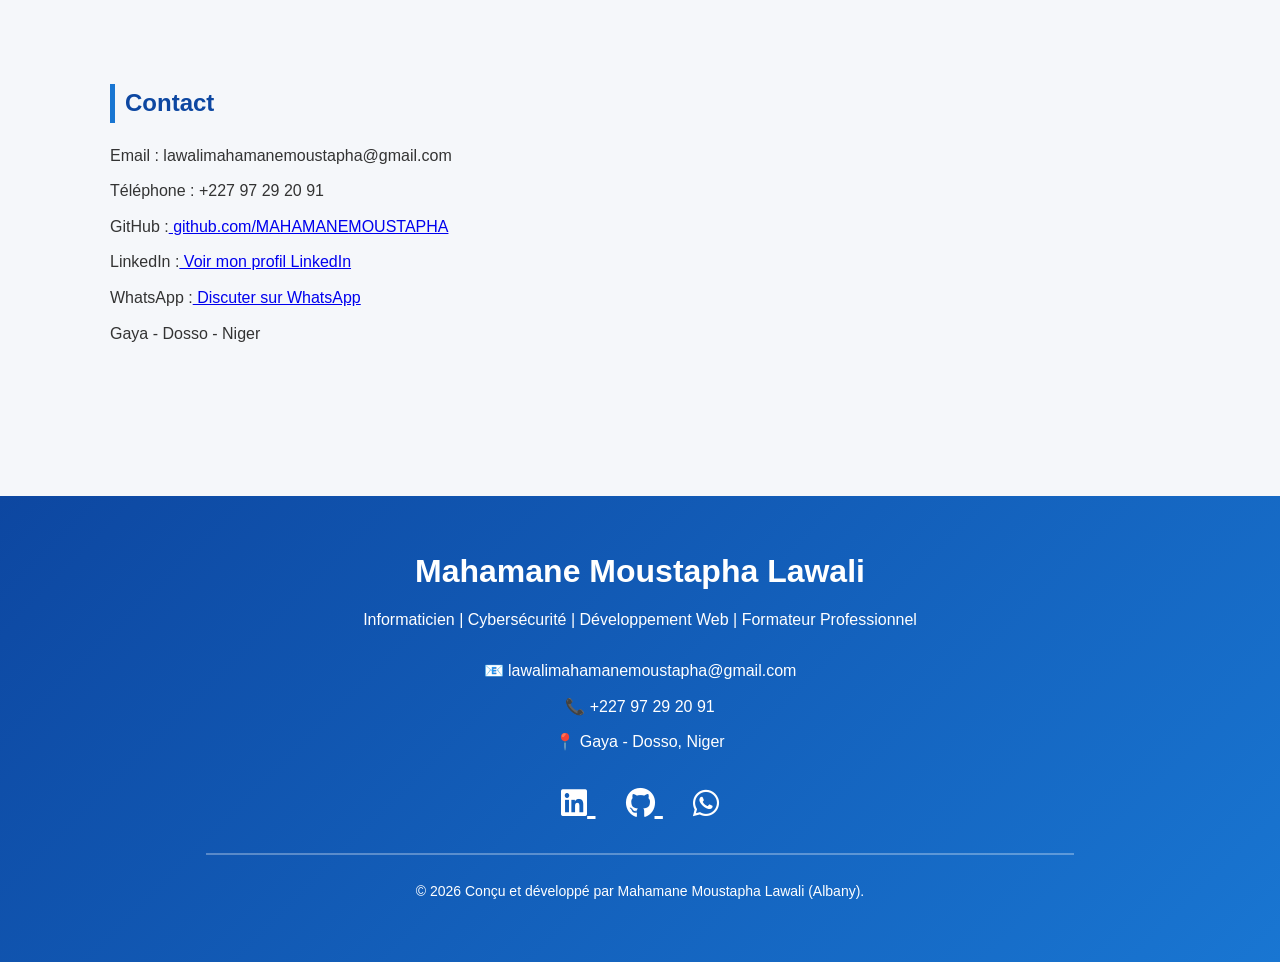
==== commit 4d6bef3e: "Version finale portfolio professionnel" ====
--- a/index.html
+++ b/index.html
@@ -1,11 +1,17 @@
 <!DOCTYPE html>
 <html lang="fr">
 <head>
-    <meta charset="UTF-8">
-    <meta name="viewport" content="width=device-width, initial-scale=1.0">
-    <title>Mahamane Moustapha Lawali | Portfolio</title>
-
-    <link rel="stylesheet" href="assets/css/style.css">
+<meta charset="UTF-8">
+<meta name="viewport">
+<meta name="viewport" content="width=device-width, initial-scale=1.0">
+<meta name="description" content="Portfolio professionnel de Mahamane Moustapha Lawali. Expert en maintenance informatique, cybersécurité, développement web, formation professionnelle et transformation numérique au Niger.">
+<meta name="keywords" content="Mahamane Moustapha Lawali, Dogonney Informatique, informatique Niger, cybersécurité, développement web, maintenance informatique, GitHub Portfolio">
+<meta name="author" content="Mahamane Moustapha Lawali">
+<link rel="stylesheet" href="assets/css/style.css">
+<link rel="stylesheet" href="https://cdnjs.cloudflare.com/ajax/libs/font-awesome/6.5.1/css/all.min.css">
+<link rel="stylesheet" href="https://unpkg.com/aos@2.3.4/dist/aos.css">
+<link rel="icon" href="assets/images/logo.png">
+<title>Mahamane Moustapha Lawali | Informatique, Cybersécurité & Développement Web</title>
 </head>
 
 <body>
@@ -29,7 +35,9 @@
         <li><a href="#contact">Contact</a></li>
 
     </ul>
-        <button id="theme-toggle">🌙</button>
+        <li>
+            <button id="theme-toggle">🌙</button>
+        </li>
     </nav>
 
     <header>
@@ -39,6 +47,20 @@
 
         <img src="assets/images/logo.png" alt="Logo SID" class="logo">
 
+    <div class="hero-buttons">
+
+    <a href="assets/cv/CV_Mahamane_Moustapha_Lawali.pdf"
+       class="btn-cv"
+       download>
+       📄 Télécharger CV
+    </a>
+
+    <a href="https://www.linkedin.com/in/lawali-mahamane-moustapha-724226331" target="_blank" rel="noopener noreferrer"
+       class="btn-linkedin">
+       💼 LinkedIn
+    </a>
+
+    </div>
 
     <h1>MAHAMANE MOUSTAPHA Lawali </br>(Albany)</h1>
 
@@ -47,27 +69,16 @@
         Développement Web | Formateur Professionnel
     </p>
 
-    <div class="buttons">
+    <div class="hero-buttons">
 
         <a href="#contact" class="btn">
             Me contacter
         </a>
-
-        <a href="https://www.linkedin.com/in/lawali-mahamane-moustapha-724226331"
-           target="_blank"
-           class="btn">
-            LinkedIn
-        </a>
-
-        <a href="assets/CV/CV_Mahamane_Moustapha_Lawali.pdf"
-           downloadclass="btn">
-            Télécharger mon CV
-        </a>
     </div>
 
 </header>
 
-    <section id="about">
+    <section id="about" data-aos="fade-up">
         <h2>À propos</h2>
 
         <p>
@@ -83,11 +94,11 @@
         </p>
     </section>
 
-       <section id="experience">
+       <section id="experience" data-aos="fade-right">
 
     <h2>Expériences Professionnelles</h2>
 
-    <div class="card">
+    <div class="card" data-aos="zoom-in">
         <h3>Co-Fondateur & Responsable Technique</h3>
         <p><strong>Dogonney Informatique</strong> | Depuis 2021</p>
         <p>
@@ -96,7 +107,7 @@
         </p>
     </div>
 
-    <div class="card">
+    <div class="card" data-aos="zoom-in">
         <h3>Formateur Vacataire</h3>
         <p><strong>ISMT Gaya</strong> | 2021 - 2023</p>
         <p>
@@ -115,7 +126,7 @@
     
 </section>
 
-<section id="skills">
+<section id="skills" data-aos="zoom-in">
 
     <h2>Compétences Techniques</h2>
 
@@ -149,22 +160,7 @@
 
 </section>
 
-    <script src="assets/js/script.js">
-
-    const themeToggle = document.getElementById("theme-toggle");
-    themeToggle.addEventListener("click", () => {
-    document.body.classList.toggle("dark-mode");
-
-    if(document.body.classList.contains("dark-mode")){
-        themeToggle.innerHTML = "☀️";
-    }else{
-        themeToggle.innerHTML = "🌙";
-    }
-});
-
-    </script>
-
-    <section id="services">
+    <section id="services" data-aos="fade-left">
 
     <h2>Mes Services</h2>
 
@@ -198,32 +194,11 @@
 
 </section>
 
-<section id="stats">
-
-    <h2>Quelques Chiffres</h2>
-
-    <div class="card">
-        <h3>5+</h3>
-        <p>Années d'expérience</p>
-    </div>
-
-    <div class="card">
-        <h3>100+</h3>
-        <p>Ordinateurs maintenus</p>
-    </div>
-
-    <div class="card">
-        <h3>50+</h3>
-        <p>Étudiants formés</p>
-    </div>
-
-</section>
-
-<section id="projets">
+<section id="projets" data-aos="flip-up">
 
     <h2>Mes Projets</h2>
 
-    <div class="card">
+    <div class="card" data-aos="flip-left">
         <h3>Portfolio Professionnel</h3>
         <p>
             Site web personnel développé avec HTML, CSS et GitHub Pages
@@ -266,7 +241,66 @@
 
 </section>
 
-    <section id="contact">
+<section id="stats" class="stats" data-aos="fade-up">
+    <h2>Mes Réalisations</h2>
+
+    <div class="stats-container">
+        <div class="stat-card">
+            <h3>5+</h3>
+            <p>Années d'expérience</p>
+        </div>
+
+        <div class="stat-card">
+            <h3>100+</h3>
+            <p>Jeunes formés</p>
+        </div>
+
+        <div class="stat-card">
+            <h3>50+</h3>
+            <p>Interventions techniques</p>
+        </div>
+
+        <div class="stat-card">
+            <h3>10+</h3>
+            <p>Projets numériques</p>
+        </div>
+    </div>
+</section>
+
+<section id="testimonials" class="testimonials" data-aos="zoom-in-up">
+    <h2>Témoignages</h2>
+
+    <div class="testimonial-container">
+
+        <div class="testimonial-card">
+            <p>
+                "Un excellent formateur et technicien.
+                Grâce à lui, j'ai acquis des compétences solides
+                en maintenance informatique."
+            </p>
+            <h4>— Ancien étudiant ISMT</h4>
+        </div>
+
+        <div class="testimonial-card">
+            <p>
+                "Très professionnel dans l'installation de nos
+                équipements informatiques et réseaux."
+            </p>
+            <h4>— Client Dogonney Informatique</h4>
+        </div>
+
+        <div class="testimonial-card">
+            <p>
+                "Un jeune entrepreneur engagé dans la transformation
+                numérique de la région de Gaya."
+            </p>
+            <h4>— Partenaire local</h4>
+        </div>
+
+    </div>
+</section>
+
+<section id="contact" data-aos="fade-up">
         <h2>Contact</h2>
 
         <p>Email : lawalimahamanemoustapha@gmail.com</p>
@@ -285,23 +319,88 @@
 </p>
 
 <p>
-WhatsApp :<a href="https://wa.me/22797292091" target="_blank">
+WhatsApp :<a href="https://wa.me/22797292091" target="_blank" rel="noopener noreferrer">
 Discuter sur WhatsApp
 </a>
 </p>
-
         <p>Gaya - Dosso - Niger</p>
     </section>
 
-<footer>
-
-    <p>
-        © 2026 Mahamane Moustapha Lawali |
-        Dogonney Informatique |
-        Gaya, Niger
-    </p>
+<footer class="footer">
+
+    <div class="footer-content">
+
+        <h3>Mahamane Moustapha Lawali</h3>
+
+        <p>
+            Informaticien | Cybersécurité | Développement Web |
+            Formateur Professionnel
+        </p>
+
+        <div class="footer-contact">
+
+            <p>📧 lawalimahamanemoustapha@gmail.com</p>
+
+            <p>📞 +227 97 29 20 91</p>
+
+            <p>📍 Gaya - Dosso, Niger</p>
+
+        </div>
+
+        <div class="footer-social">
+
+            <a href="https://www.linkedin.com/in/lawali-mahamane-moustapha-724226331"
+               target="_blank">
+               <i class="fab fa-linkedin"></i>
+            </a>
+
+            <a href="https://github.com/MAHAMANEMOUSTAPHA"
+               target="_blank">
+               <i class="fab fa-github"></i>
+            </a>
+
+            <a href="https://wa.me/22797292091"
+               target="_blank">
+               <i class="fab fa-whatsapp"></i>
+            </a>
+
+        </div>
+
+        <hr>
+
+        <p class="copyright">
+            © 2026 Conçu et développé par Mahamane Moustapha Lawali (Albany).
+        </p>
+
+    </div>
 
 </footer>
+
+
+    <script defer src="assets/js/script.js">
+
+    </script>
+
+<a href="https://www.linkedin.com/in/lawali-mahamane-moustapha-724226331"
+   target="_blank"
+   class="linkedin-float">
+   <i class="fab fa-linkedin"></i>
+</a>
+ 
+ <a href="https://wa.me/22797292091"
+   target="_blank"
+   class="whatsapp-float">
+   <i class="fab fa-whatsapp"></i>
+</a>
+
+<script src="https://unpkg.com/aos@2.3.4/dist/aos.js"></script>
+
+<script>
+AOS.init({
+    duration: 1200,
+});
+
+</script>
 
 </body>
 </html>
--- a/assets/css/style.css
+++ b/assets/css/style.css
@@ -269,4 +269,229 @@
     }
 }
 
-
+.dark-mode{
+    background-color:#121212;
+    color:white;
+}
+
+.dark-mode nav{
+    background:#000;
+}
+
+.dark-mode section{
+    background:#1e1e1e;
+    color:white;
+}
+
+.dark-mode h1,
+.dark-mode h2,
+.dark-mode h3,
+.dark-mode p{
+    color:white;
+}
+
+.stats {
+    padding: 80px 10%;
+    text-align: center;
+}
+
+.stats h2 {
+    margin-bottom: 40px;
+    font-size: 2rem;
+}
+
+.stats-container {
+    display: grid;
+    grid-template-columns: repeat(auto-fit,minmax(200px,1fr));
+    gap: 25px;
+}
+
+.stat-card {
+    background: white;
+    padding: 30px;
+    border-radius: 15px;
+    box-shadow: 0 5px 20px rgba(0,0,0,0.1);
+    transition: 0.3s;
+}
+
+.stat-card:hover {
+    transform: translateY(-10px);
+}
+
+.stat-card h3 {
+    font-size: 2.5rem;
+    color: #0077ff;
+}
+
+.dark-mode .stat-card {
+    background: #1f2937;
+    color: white;
+}
+
+.testimonials{
+    padding:80px 10%;
+    text-align:center;
+}
+
+.testimonials h2{
+    margin-bottom:40px;
+    font-size:2rem;
+}
+
+.testimonial-container{
+    display:grid;
+    grid-template-columns:repeat(auto-fit,minmax(280px,1fr));
+    gap:25px;
+}
+
+.testimonial-card{
+    background:white;
+    padding:25px;
+    border-radius:15px;
+    box-shadow:0 5px 20px rgba(0,0,0,0.1);
+    transition:0.3s;
+}
+
+.testimonial-card:hover{
+    transform:translateY(-10px);
+}
+
+.testimonial-card p{
+    font-style:italic;
+    margin-bottom:15px;
+}
+
+.testimonial-card h4{
+    color:#0077ff;
+}
+
+.dark-mode .testimonial-card{
+    background:#1f2937;
+    color:white;
+}
+
+.hero-buttons{
+    display:flex;
+    gap:15px;
+    justify-content:center;
+    flex-wrap:wrap;
+}
+
+.btn-linkedin{
+    display:inline-block;
+    padding:12px 25px;
+    background:#0A66C2;
+    color:white;
+    text-decoration:none;
+    border-radius:30px;
+    font-weight:bold;
+    transition:0.3s;
+}
+
+.btn-linkedin:hover{
+    transform:translateY(-3px);
+}
+
+.linkedin-float{
+    position:fixed;
+    bottom:90px;
+    right:20px;
+    width:60px;
+    height:60px;
+    background:#0A66C2;
+    color:white;
+    border-radius:50%;
+    display:flex;
+    align-items:center;
+    justify-content:center;
+    font-size:30px;
+    text-decoration:none;
+    box-shadow:0 4px 15px rgba(0,0,0,0.3);
+    z-index:1000;
+    transition:0.3s;
+}
+
+.linkedin-float:hover{
+    transform:scale(1.1);
+}
+
+.whatsapp-float{
+    position:fixed;
+    bottom:20px;
+    right:20px;
+    width:60px;
+    height:60px;
+    background:#25D366;
+    color:white;
+    border-radius:50%;
+    display:flex;
+    align-items:center;
+    justify-content:center;
+    font-size:32px;
+    text-decoration:none;
+    box-shadow:0 4px 15px rgba(0,0,0,0.3);
+    z-index:1000;
+    transition:0.3s;
+}
+
+.whatsapp-float:hover{
+    transform:scale(1.1);
+}
+
+.linkedin-float{
+    position:fixed;
+    bottom:95px;
+    right:20px;
+}
+.whatsapp-float{
+    position:fixed;
+    bottom:20px;
+    right:20px;
+}
+
+.footer{
+    background:linear-gradient(135deg,#0d47a1,#1976d2);
+    color:white;
+    text-align:center;
+    padding:50px 20px;
+    margin-top:80px;
+}
+
+.footer-content h3{
+    font-size:2rem;
+    margin-bottom:10px;
+}
+
+.footer-content p{
+    margin:10px 0;
+}
+
+.footer-contact{
+    margin:25px 0;
+}
+
+.footer-social{
+    margin:25px 0;
+}
+
+.footer-social a{
+    color:white;
+    font-size:30px;
+    margin:0 15px;
+    transition:0.3s;
+}
+
+.footer-social a:hover{
+    transform:translateY(-5px);
+}
+
+.footer hr{
+    margin:25px auto;
+    width:70%;
+    border:1px solid rgba(255,255,255,0.3);
+}
+
+.copyright{
+    font-size:14px;
+}
+
